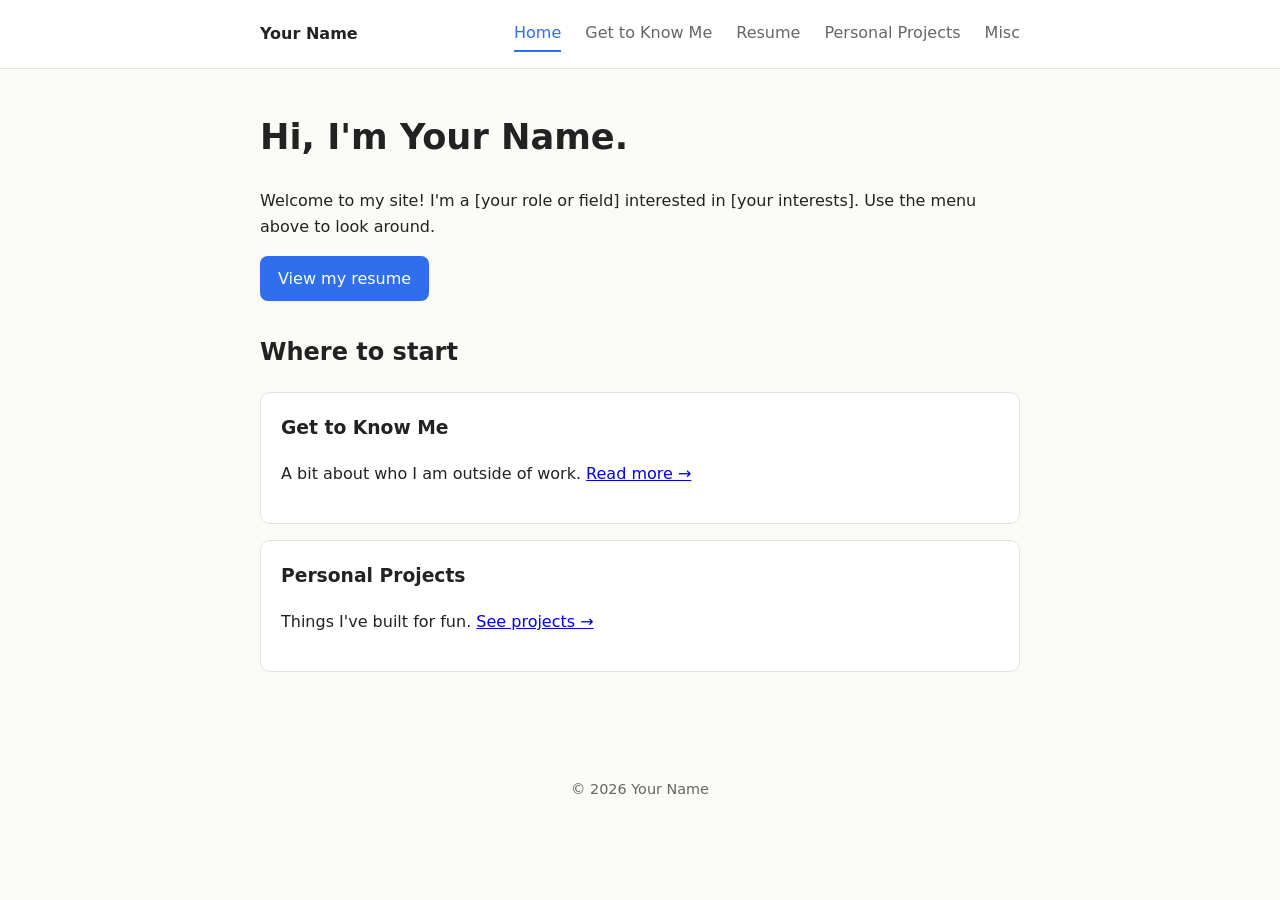
==== index.html @ d944b2e9 "Add files via upload" ====
<!DOCTYPE html>
<html lang="en">
<head>
  <meta charset="UTF-8">
  <meta name="viewport" content="width=device-width, initial-scale=1">
  <title>Home | Your Name</title>
  <link rel="stylesheet" href="style.css">
</head>
<body>
  <header>
    <nav>
      <span class="brand">Your Name</span>
      <a href="index.html" class="active">Home</a>
      <a href="about.html">Get to Know Me</a>
      <a href="resume.html">Resume</a>
      <a href="projects.html">Personal Projects</a>
      <a href="misc.html">Misc</a>
    </nav>
  </header>

  <main>
    <h1>Hi, I'm Your Name.</h1>
    <p>Welcome to my site! I'm a [your role or field] interested in [your interests]. Use the menu above to look around.</p>
    <p>
      <a class="button" href="resume.html">View my resume</a>
    </p>

    <h2>Where to start</h2>
    <div class="card">
      <h3>Get to Know Me</h3>
      <p>A bit about who I am outside of work. <a href="about.html">Read more &rarr;</a></p>
    </div>
    <div class="card">
      <h3>Personal Projects</h3>
      <p>Things I've built for fun. <a href="projects.html">See projects &rarr;</a></p>
    </div>
  </main>

  <footer>&copy; 2026 Your Name</footer>
</body>
</html>
---- style.css ----
/* Shared styles: every page links to this one file */
:root {
  --bg: #fafaf7;
  --text: #222;
  --muted: #666;
  --accent: #2f6fed;
  --card: #ffffff;
  --border: #e4e4df;
}

* { box-sizing: border-box; }

body {
  margin: 0;
  font-family: system-ui, -apple-system, "Segoe UI", Roboto, sans-serif;
  background: var(--bg);
  color: var(--text);
  line-height: 1.6;
}

header {
  background: var(--card);
  border-bottom: 1px solid var(--border);
}

nav {
  max-width: 800px;
  margin: 0 auto;
  padding: 16px 20px;
  display: flex;
  flex-wrap: wrap;
  gap: 8px 24px;
  align-items: center;
}

nav .brand {
  font-weight: 700;
  margin-right: auto;
}

nav a {
  color: var(--muted);
  text-decoration: none;
  padding: 4px 0;
  border-bottom: 2px solid transparent;
}

nav a:hover { color: var(--text); }

/* The link for the page you're currently on */
nav a.active {
  color: var(--accent);
  border-bottom-color: var(--accent);
}

main {
  max-width: 800px;
  margin: 0 auto;
  padding: 40px 20px 60px;
}

h1 { font-size: 2.2rem; margin-top: 0; }
h2 { margin-top: 2rem; }

.card {
  background: var(--card);
  border: 1px solid var(--border);
  border-radius: 10px;
  padding: 20px;
  margin: 16px 0;
}

.card h3 { margin-top: 0; }

.button {
  display: inline-block;
  background: var(--accent);
  color: #fff;
  padding: 10px 18px;
  border-radius: 8px;
  text-decoration: none;
}

footer {
  text-align: center;
  color: var(--muted);
  font-size: 0.9rem;
  padding: 30px 20px;
}

@media (max-width: 500px) {
  h1 { font-size: 1.8rem; }
}
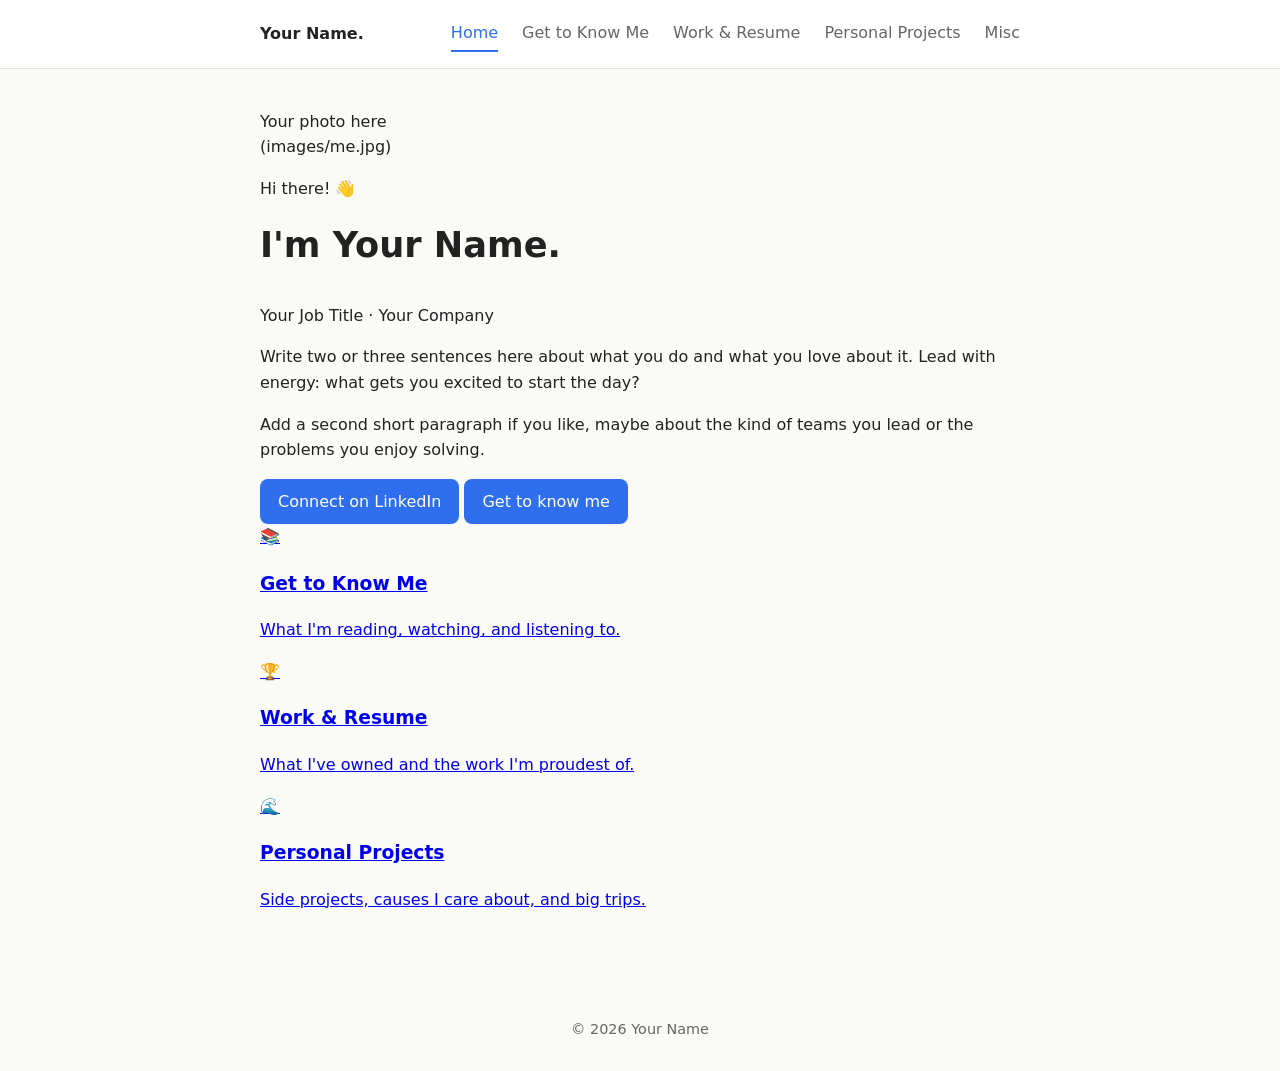
==== commit 39b2266b: "Update index.html" ====
--- a/index.html
+++ b/index.html
@@ -4,36 +4,73 @@
   <meta charset="UTF-8">
   <meta name="viewport" content="width=device-width, initial-scale=1">
   <title>Home | Your Name</title>
+  <link rel="preconnect" href="https://fonts.googleapis.com">
+  <link href="https://fonts.googleapis.com/css2?family=Inter:wght@400;500;600&family=Poppins:wght@500;600;700&display=swap" rel="stylesheet">
   <link rel="stylesheet" href="style.css">
 </head>
 <body>
   <header>
     <nav>
-      <span class="brand">Your Name</span>
+      <span class="brand">Your Name<span>.</span></span>
       <a href="index.html" class="active">Home</a>
       <a href="about.html">Get to Know Me</a>
-      <a href="resume.html">Resume</a>
+      <a href="resume.html">Work &amp; Resume</a>
       <a href="projects.html">Personal Projects</a>
       <a href="misc.html">Misc</a>
     </nav>
   </header>
 
   <main>
-    <h1>Hi, I'm Your Name.</h1>
-    <p>Welcome to my site! I'm a [your role or field] interested in [your interests]. Use the menu above to look around.</p>
-    <p>
-      <a class="button" href="resume.html">View my resume</a>
-    </p>
+    <section class="hero">
+      <div class="wrap hero-grid">
 
-    <h2>Where to start</h2>
-    <div class="card">
-      <h3>Get to Know Me</h3>
-      <p>A bit about who I am outside of work. <a href="about.html">Read more &rarr;</a></p>
-    </div>
-    <div class="card">
-      <h3>Personal Projects</h3>
-      <p>Things I've built for fun. <a href="projects.html">See projects &rarr;</a></p>
-    </div>
+        <!-- ✏️ PHOTO: save your picture as images/me.jpg (create an "images" folder).
+             Until then, the blue box with text shows instead. -->
+        <div class="photo-frame">
+          <span class="photo-fallback">Your photo here<br>(images/me.jpg)</span>
+          <img src="images/me.jpg" alt="Photo of Your Name" onerror="this.remove()">
+        </div>
+
+        <div class="hero-text">
+          <p class="eyebrow">Hi there! 👋</p>
+          <h1>I'm Your Name.</h1>
+          <!-- ✏️ Your title and company -->
+          <p class="tagline">Your Job Title &middot; Your Company</p>
+
+          <!-- ✏️ YOUR WRITEUP: replace these paragraphs with your own words about your work -->
+          <p>Write two or three sentences here about what you do and what you love about it. Lead with energy: what gets you excited to start the day?</p>
+          <p>Add a second short paragraph if you like, maybe about the kind of teams you lead or the problems you enjoy solving.</p>
+
+          <div class="btn-row">
+            <!-- ✏️ Swap in your real LinkedIn URL -->
+            <a class="button" href="https://www.linkedin.com/in/your-profile" target="_blank" rel="noopener">Connect on LinkedIn</a>
+            <a class="button ghost" href="about.html">Get to know me</a>
+          </div>
+        </div>
+      </div>
+    </section>
+
+    <section class="section">
+      <div class="wrap">
+        <div class="tiles">
+          <a class="tile" href="about.html">
+            <div class="emoji">📚</div>
+            <h3>Get to Know Me</h3>
+            <p>What I'm reading, watching, and listening to.</p>
+          </a>
+          <a class="tile" href="resume.html">
+            <div class="emoji">🏆</div>
+            <h3>Work &amp; Resume</h3>
+            <p>What I've owned and the work I'm proudest of.</p>
+          </a>
+          <a class="tile" href="projects.html">
+            <div class="emoji">🌊</div>
+            <h3>Personal Projects</h3>
+            <p>Side projects, causes I care about, and big trips.</p>
+          </a>
+        </div>
+      </div>
+    </section>
   </main>
 
   <footer>&copy; 2026 Your Name</footer>
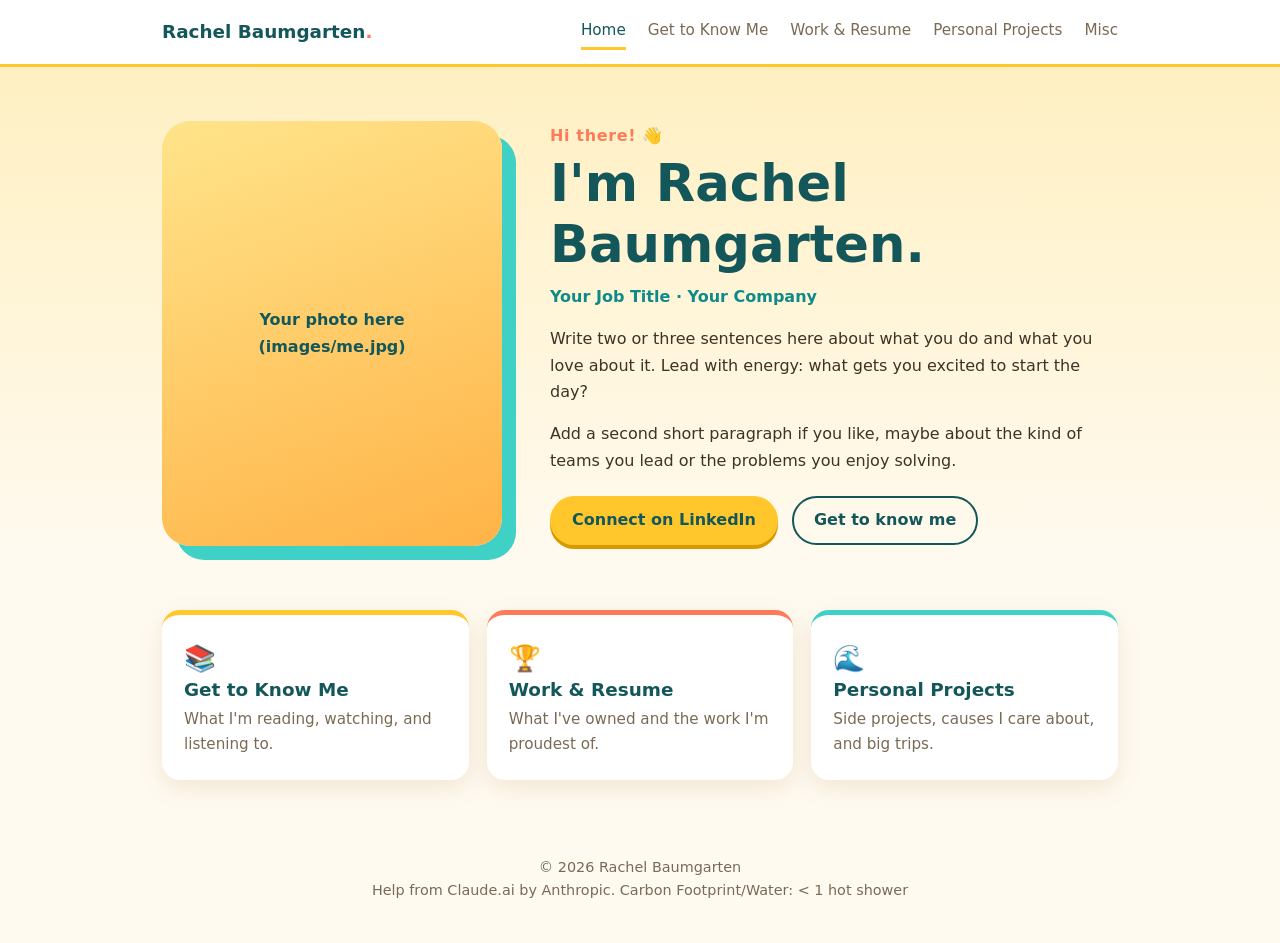
==== commit 4dc7ea27: "Update index.html" ====
--- a/index.html
+++ b/index.html
@@ -3,7 +3,7 @@
 <head>
   <meta charset="UTF-8">
   <meta name="viewport" content="width=device-width, initial-scale=1">
-  <title>Home | Your Name</title>
+  <title>Home | Rachel Baumgarten</title>
   <link rel="preconnect" href="https://fonts.googleapis.com">
   <link href="https://fonts.googleapis.com/css2?family=Inter:wght@400;500;600&family=Poppins:wght@500;600;700&display=swap" rel="stylesheet">
   <link rel="stylesheet" href="style.css">
@@ -11,7 +11,7 @@
 <body>
   <header>
     <nav>
-      <span class="brand">Your Name<span>.</span></span>
+      <span class="brand">Rachel Baumgarten<span>.</span></span>
       <a href="index.html" class="active">Home</a>
       <a href="about.html">Get to Know Me</a>
       <a href="resume.html">Work &amp; Resume</a>
@@ -28,12 +28,12 @@
              Until then, the blue box with text shows instead. -->
         <div class="photo-frame">
           <span class="photo-fallback">Your photo here<br>(images/me.jpg)</span>
-          <img src="images/me.jpg" alt="Photo of Your Name" onerror="this.remove()">
+          <img src="images/me.jpg" alt="Photo of Rachel Baumgarten" onerror="this.remove()">
         </div>
 
         <div class="hero-text">
           <p class="eyebrow">Hi there! 👋</p>
-          <h1>I'm Your Name.</h1>
+          <h1>I'm Rachel Baumgarten.</h1>
           <!-- ✏️ Your title and company -->
           <p class="tagline">Your Job Title &middot; Your Company</p>
 
@@ -73,6 +73,6 @@
     </section>
   </main>
 
-  <footer>&copy; 2026 Your Name</footer>
+  <footer>&copy; 2026 Rachel Baumgarten<br>Help from Claude.ai by Anthropic. Carbon Footprint/Water: < 1 hot shower</footer>
 </body>
 </html>
--- a/style.css
+++ b/style.css
@@ -1,93 +1,350 @@
-/* Shared styles: every page links to this one file */
+/* =========================================================
+   Shared styles for every page.
+   Palette (Spring): sunny yellow, peach, coral, turquoise,
+   on a warm cream background with deep-teal headings.
+   Change the colors in :root and the whole site updates.
+   ========================================================= */
 :root {
-  --bg: #fafaf7;
-  --text: #222;
-  --muted: #666;
-  --accent: #2f6fed;
-  --card: #ffffff;
-  --border: #e4e4df;
+  --navy: #14575a;     /* deep teal: headings & dark accents */
+  --ocean: #0e8a88;    /* turquoise (darker, readable for links) */
+  --aqua: #3fd0c6;     /* bright turquoise */
+  --sun: #ffc72c;      /* sunny yellow */
+  --coral: #ff7a59;
+  --butter: #fff0c2;   /* soft yellow tint */
+  --peach: #ffd9b8;
+  --foam: #fffaf0;     /* page background (warm cream) */
+  --white: #ffffff;
+  --ink: #3d3326;      /* warm dark text */
+  --muted: #7a6a55;
+  --line: #f3e3b8;
+  --shadow: 0 8px 24px rgba(140, 90, 0, 0.12);
+  --radius: 18px;
+  --heading: "Poppins", system-ui, sans-serif;
+  --body: "Inter", system-ui, -apple-system, "Segoe UI", sans-serif;
 }
 
 * { box-sizing: border-box; }
 
 body {
   margin: 0;
-  font-family: system-ui, -apple-system, "Segoe UI", Roboto, sans-serif;
-  background: var(--bg);
-  color: var(--text);
-  line-height: 1.6;
-}
-
+  font-family: var(--body);
+  background: var(--foam);
+  color: var(--ink);
+  line-height: 1.65;
+}
+
+img { max-width: 100%; display: block; }
+a { color: var(--ocean); }
+.wrap { max-width: 1000px; margin: 0 auto; padding: 0 22px; }
+
+h1, h2, h3 { font-family: var(--heading); line-height: 1.2; color: var(--navy); }
+h1 { font-size: clamp(2rem, 5vw, 3.2rem); margin: 0 0 8px; }
+h2 { font-size: 1.7rem; margin: 0 0 6px; }
+h3 { font-size: 1.15rem; margin: 0 0 6px; }
+
+/* ---------- Header / nav ---------- */
 header {
-  background: var(--card);
-  border-bottom: 1px solid var(--border);
-}
-
+  background: var(--white);
+  border-bottom: 3px solid var(--sun);
+  position: sticky;
+  top: 0;
+  z-index: 20;
+}
 nav {
-  max-width: 800px;
+  max-width: 1000px;
   margin: 0 auto;
-  padding: 16px 20px;
+  padding: 14px 22px;
   display: flex;
   flex-wrap: wrap;
-  gap: 8px 24px;
+  gap: 6px 22px;
   align-items: center;
 }
-
 nav .brand {
+  font-family: var(--heading);
   font-weight: 700;
+  color: var(--navy);
   margin-right: auto;
-}
-
+  font-size: 1.15rem;
+}
+nav .brand span { color: var(--coral); }
 nav a {
   color: var(--muted);
   text-decoration: none;
+  font-weight: 500;
+  font-size: 0.95rem;
   padding: 4px 0;
-  border-bottom: 2px solid transparent;
-}
-
-nav a:hover { color: var(--text); }
-
-/* The link for the page you're currently on */
-nav a.active {
-  color: var(--accent);
-  border-bottom-color: var(--accent);
-}
-
-main {
-  max-width: 800px;
-  margin: 0 auto;
-  padding: 40px 20px 60px;
-}
-
-h1 { font-size: 2.2rem; margin-top: 0; }
-h2 { margin-top: 2rem; }
-
-.card {
-  background: var(--card);
-  border: 1px solid var(--border);
-  border-radius: 10px;
-  padding: 20px;
-  margin: 16px 0;
-}
-
-.card h3 { margin-top: 0; }
-
+  border-bottom: 3px solid transparent;
+}
+nav a:hover { color: var(--navy); }
+nav a.active { color: var(--navy); border-bottom-color: var(--sun); }
+
+/* ---------- Page sections ---------- */
+main { padding-bottom: 40px; }
+.section { padding: 44px 0 6px; }
+.section-head { margin-bottom: 22px; }
+.section-head p { margin: 0; color: var(--muted); }
+
+.page-hero {
+  background: linear-gradient(135deg, #ffd84d 0%, #ffbf47 55%, #ff9a6b 100%);
+  color: var(--ink);
+  padding: 52px 0 70px;
+  position: relative;
+}
+.page-hero h1 { color: var(--navy); }
+.page-hero p { margin: 0; max-width: 620px; color: #5b4320; font-size: 1.1rem; }
+.wave { display: block; width: 100%; height: 50px; margin-top: -49px; position: relative; }
+.wave path { fill: var(--foam); }
+
+/* ---------- Buttons ---------- */
 .button {
   display: inline-block;
-  background: var(--accent);
-  color: #fff;
-  padding: 10px 18px;
-  border-radius: 8px;
+  background: var(--sun);
+  color: var(--navy);
+  font-weight: 600;
+  padding: 11px 22px;
+  border-radius: 999px;
   text-decoration: none;
-}
+  transition: transform 0.15s ease, box-shadow 0.15s ease;
+  box-shadow: 0 4px 0 #d99a00;
+}
+.button:hover { transform: translateY(-2px); }
+.button.ghost {
+  background: transparent;
+  color: var(--navy);
+  box-shadow: none;
+  border: 2px solid var(--navy);
+  padding: 9px 20px;
+}
+.btn-row { display: flex; flex-wrap: wrap; gap: 14px; margin-top: 22px; }
+
+/* ---------- Home hero ---------- */
+.hero {
+  background: linear-gradient(180deg, #fff0c2 0%, var(--foam) 100%);
+  padding: 54px 0 20px;
+}
+.hero-grid {
+  display: grid;
+  grid-template-columns: 340px 1fr;
+  gap: 48px;
+  align-items: center;
+}
+.photo-frame {
+  position: relative;
+  aspect-ratio: 4 / 5;
+  border-radius: 28px;
+  background: linear-gradient(160deg, #ffe48a, #ffb347);
+  box-shadow: 14px 14px 0 var(--aqua);
+  overflow: hidden;
+  display: grid;
+  place-items: center;
+}
+.photo-frame img { position: absolute; inset: 0; width: 100%; height: 100%; object-fit: cover; z-index: 1; }
+.photo-fallback { color: var(--navy); font-family: var(--heading); font-weight: 600; text-align: center; padding: 20px; }
+.eyebrow { color: var(--coral); font-weight: 600; margin: 0 0 4px; letter-spacing: 0.04em; }
+.tagline { font-family: var(--heading); font-weight: 600; color: var(--ocean); margin: 0 0 14px; }
+
+.tiles { display: grid; grid-template-columns: repeat(auto-fit, minmax(200px, 1fr)); gap: 18px; }
+.tile {
+  display: block;
+  text-decoration: none;
+  color: var(--ink);
+  background: var(--white);
+  border-radius: var(--radius);
+  padding: 22px;
+  box-shadow: var(--shadow);
+  border-top: 5px solid var(--sun);
+  transition: transform 0.15s ease;
+}
+.tile:hover { transform: translateY(-4px); }
+.tile:nth-child(2) { border-top-color: var(--coral); }
+.tile:nth-child(3) { border-top-color: var(--aqua); }
+.tile p { margin: 0; color: var(--muted); font-size: 0.95rem; }
+.tile .emoji { font-size: 1.6rem; }
+
+/* ---------- Generic cards & grids ---------- */
+.grid { display: grid; grid-template-columns: repeat(auto-fill, minmax(280px, 1fr)); gap: 20px; }
+.card {
+  background: var(--white);
+  border-radius: var(--radius);
+  box-shadow: var(--shadow);
+  padding: 22px;
+  border-top: 5px solid var(--sun);
+}
+.grid .card:nth-child(3n+2) { border-top-color: var(--coral); }
+.grid .card:nth-child(3n+3) { border-top-color: var(--aqua); }
+.card p { margin: 0 0 10px; }
+.card .meta { color: var(--muted); font-size: 0.9rem; margin-bottom: 8px; }
+.card .card-link { font-weight: 600; text-decoration: none; }
+.card .card-link:hover { text-decoration: underline; }
+
+.tag {
+  display: inline-block;
+  font-size: 0.78rem;
+  font-weight: 600;
+  background: var(--butter);
+  color: var(--navy);
+  padding: 2px 10px;
+  border-radius: 999px;
+  margin: 0 6px 6px 0;
+}
+
+/* small photos inside cards */
+.photos { display: flex; gap: 8px; margin: 0 0 14px; }
+.photos .ph {
+  flex: 1;
+  aspect-ratio: 4 / 3;
+  border-radius: 12px;
+  background: linear-gradient(135deg, #ffe9b0, #fff6dc);
+  overflow: hidden;
+  position: relative;
+  display: grid;
+  place-items: center;
+  color: var(--muted);
+  font-size: 0.8rem;
+}
+.photos .ph img { position: absolute; inset: 0; width: 100%; height: 100%; object-fit: cover; z-index: 1; }
+
+/* ---------- Work history timeline ---------- */
+.timeline { list-style: none; margin: 0; padding: 0 0 0 22px; border-left: 3px solid var(--sun); }
+.timeline li { position: relative; padding: 0 0 26px 22px; }
+.timeline li::before {
+  content: "";
+  position: absolute;
+  left: -33px;
+  top: 6px;
+  width: 16px;
+  height: 16px;
+  border-radius: 50%;
+  background: var(--coral);
+  border: 3px solid var(--foam);
+}
+.timeline h3 { margin: 0; }
+.timeline .when { color: var(--muted); font-size: 0.9rem; margin: 0 0 4px; }
+.timeline p { margin: 0; }
+
+.callout {
+  background: linear-gradient(135deg, #ffd84d 0%, #ffbf47 60%, #ff9a6b 100%);
+  color: #5b4320;
+  border-radius: var(--radius);
+  padding: 24px 28px;
+  display: flex;
+  flex-wrap: wrap;
+  gap: 16px 28px;
+  align-items: center;
+  justify-content: space-between;
+}
+.callout h3 { color: var(--navy); margin: 0 0 4px; }
+.callout p { margin: 0; }
+.callout .button { background: var(--white); box-shadow: 0 4px 0 rgba(140, 90, 0, 0.3); }
+
+/* ---------- Bookshelf ---------- */
+.shelf-tabs { display: flex; flex-wrap: wrap; gap: 10px; margin-bottom: 8px; }
+.shelf-tabs button {
+  font-family: var(--heading);
+  font-weight: 600;
+  font-size: 0.95rem;
+  border: 2px solid var(--navy);
+  background: var(--white);
+  color: var(--navy);
+  padding: 8px 18px;
+  border-radius: 999px;
+  cursor: pointer;
+}
+.shelf-tabs button[aria-selected="true"] { background: var(--sun); border-color: var(--sun); color: var(--navy); }
+.shelf-intro { color: var(--muted); margin: 10px 0 0; min-height: 1.6em; }
+
+.shelf {
+  margin-top: 18px;
+  background: linear-gradient(180deg, #fff3cd 0%, #ffe49a 100%);
+  border-radius: var(--radius) var(--radius) 0 0;
+  padding: 26px 22px 0;
+}
+.shelf-row {
+  display: flex;
+  gap: 22px;
+  overflow-x: auto;
+  padding: 10px 6px 18px;
+  scroll-snap-type: x proximity;
+}
+.shelf-board {
+  height: 18px;
+  background: linear-gradient(180deg, #f0a800, #c27d00);
+  border-radius: 0 0 14px 14px;
+  box-shadow: 0 10px 18px rgba(140, 90, 0, 0.25);
+}
+
+.item { flex: 0 0 150px; scroll-snap-align: start; text-align: center; }
+.flip {
+  perspective: 800px;
+  width: 150px;
+  height: 220px;
+  background: none;
+  border: 0;
+  padding: 0;
+  cursor: pointer;
+  font: inherit;
+  color: inherit;
+}
+.flip-inner {
+  position: relative;
+  width: 100%;
+  height: 100%;
+  transition: transform 0.55s;
+  transform-style: preserve-3d;
+}
+.flip.flipped .flip-inner { transform: rotateY(180deg); }
+.face {
+  position: absolute;
+  inset: 0;
+  backface-visibility: hidden;
+  -webkit-backface-visibility: hidden;
+  border-radius: 8px 14px 14px 8px;
+  box-shadow: -4px 6px 14px rgba(110, 70, 0, 0.3);
+  overflow: hidden;
+}
+.face.front { background: var(--ocean); }
+.face.front img { width: 100%; height: 100%; object-fit: cover; }
+.face.placeholder {
+  display: grid;
+  place-items: center;
+  padding: 14px;
+  color: var(--white);
+  font-family: var(--heading);
+  font-weight: 600;
+  font-size: 0.95rem;
+  line-height: 1.3;
+}
+.face.back {
+  transform: rotateY(180deg);
+  background: var(--white);
+  padding: 14px 12px;
+  font-size: 0.8rem;
+  text-align: left;
+  overflow-y: auto;
+  border-top: 5px solid var(--sun);
+}
+.face.back strong { display: block; color: var(--navy); margin-bottom: 4px; }
+.face.back a { font-weight: 600; }
+.item .caption { margin-top: 10px; font-size: 0.82rem; line-height: 1.3; }
+.item .caption b { display: block; color: var(--navy); }
+.item .caption span { color: var(--muted); }
+.flip-hint { font-size: 0.85rem; color: var(--muted); margin: 8px 0 0; }
+
+/* ---------- Misc ---------- */
+.contact-list { list-style: none; padding: 0; margin: 0; }
+.contact-list li { padding: 6px 0; }
 
 footer {
   text-align: center;
   color: var(--muted);
   font-size: 0.9rem;
-  padding: 30px 20px;
-}
-
-@media (max-width: 500px) {
-  h1 { font-size: 1.8rem; }
-}
+  padding: 30px 20px 40px;
+}
+
+/* ---------- Mobile ---------- */
+@media (max-width: 760px) {
+  .hero-grid { grid-template-columns: 1fr; gap: 34px; }
+  .photo-frame { max-width: 300px; margin: 0 auto; }
+  nav { gap: 4px 16px; }
+  nav .brand { width: 100%; }
+}
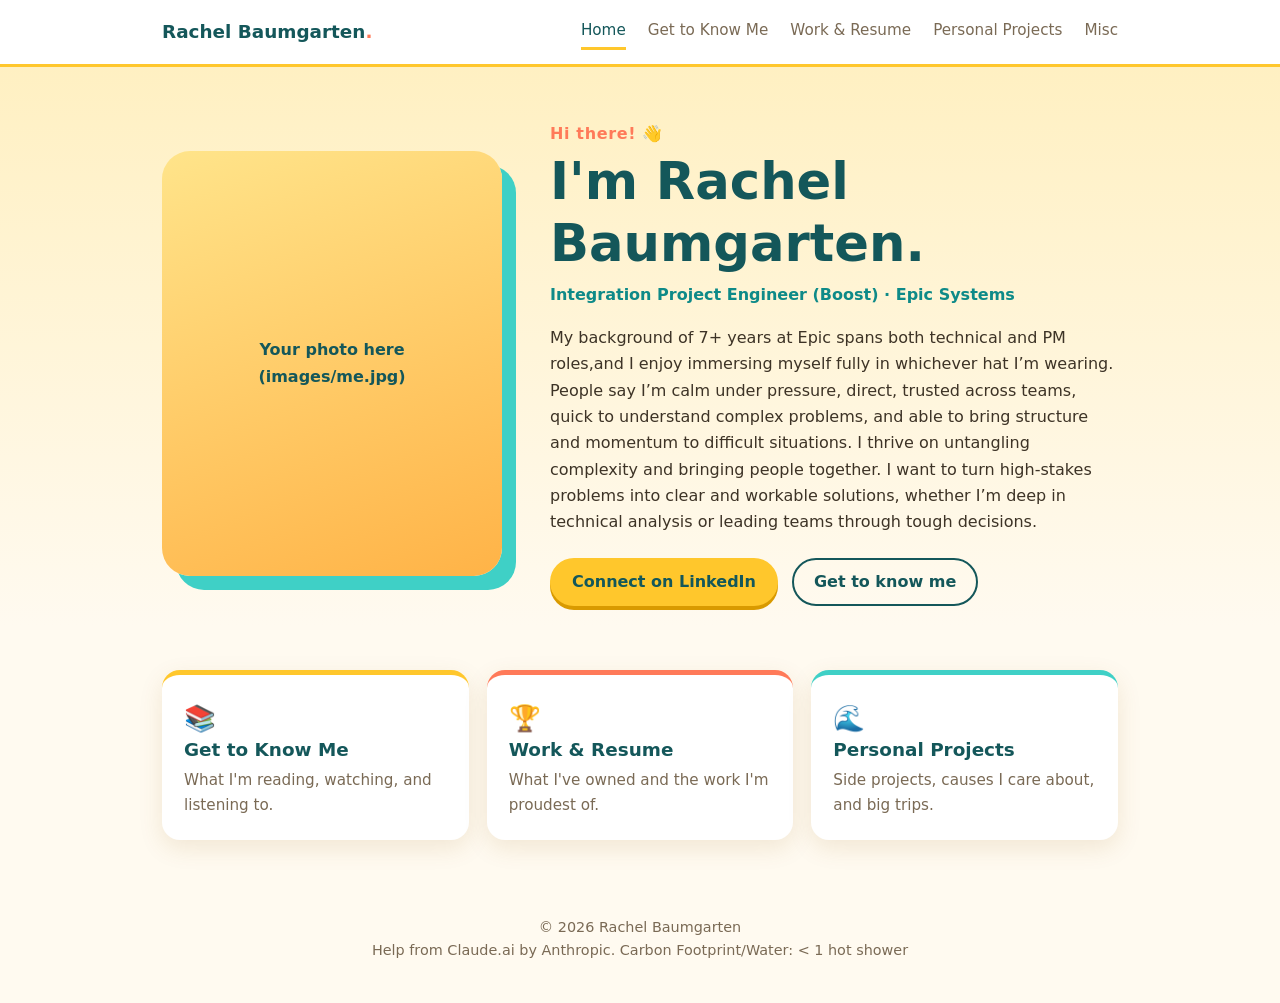
==== commit c8f9debc: "Update index.html" ====
--- a/index.html
+++ b/index.html
@@ -35,15 +35,17 @@
           <p class="eyebrow">Hi there! 👋</p>
           <h1>I'm Rachel Baumgarten.</h1>
           <!-- ✏️ Your title and company -->
-          <p class="tagline">Your Job Title &middot; Your Company</p>
+          <p class="tagline">Integration Project Engineer (Boost) &middot; Epic Systems</p>
 
           <!-- ✏️ YOUR WRITEUP: replace these paragraphs with your own words about your work -->
-          <p>Write two or three sentences here about what you do and what you love about it. Lead with energy: what gets you excited to start the day?</p>
-          <p>Add a second short paragraph if you like, maybe about the kind of teams you lead or the problems you enjoy solving.</p>
+          <p>My background of 7+ years at Epic spans both technical and PM roles,and I enjoy immersing myself fully in whichever hat I’m wearing.
+            People say I’m calm under pressure, direct, trusted across teams, quick to understand complex problems, and able to bring structure and 
+            momentum to difficult situations. I thrive on untangling complexity and bringing people together. I want to turn high-stakes problems 
+            into clear and workable solutions, whether I’m deep in technical analysis or leading teams through tough decisions.</p>
 
           <div class="btn-row">
             <!-- ✏️ Swap in your real LinkedIn URL -->
-            <a class="button" href="https://www.linkedin.com/in/your-profile" target="_blank" rel="noopener">Connect on LinkedIn</a>
+            <a class="button" href="www.linkedin.com/in/rachelbaumgarten7880" target="_blank" rel="noopener">Connect on LinkedIn</a>
             <a class="button ghost" href="about.html">Get to know me</a>
           </div>
         </div>
